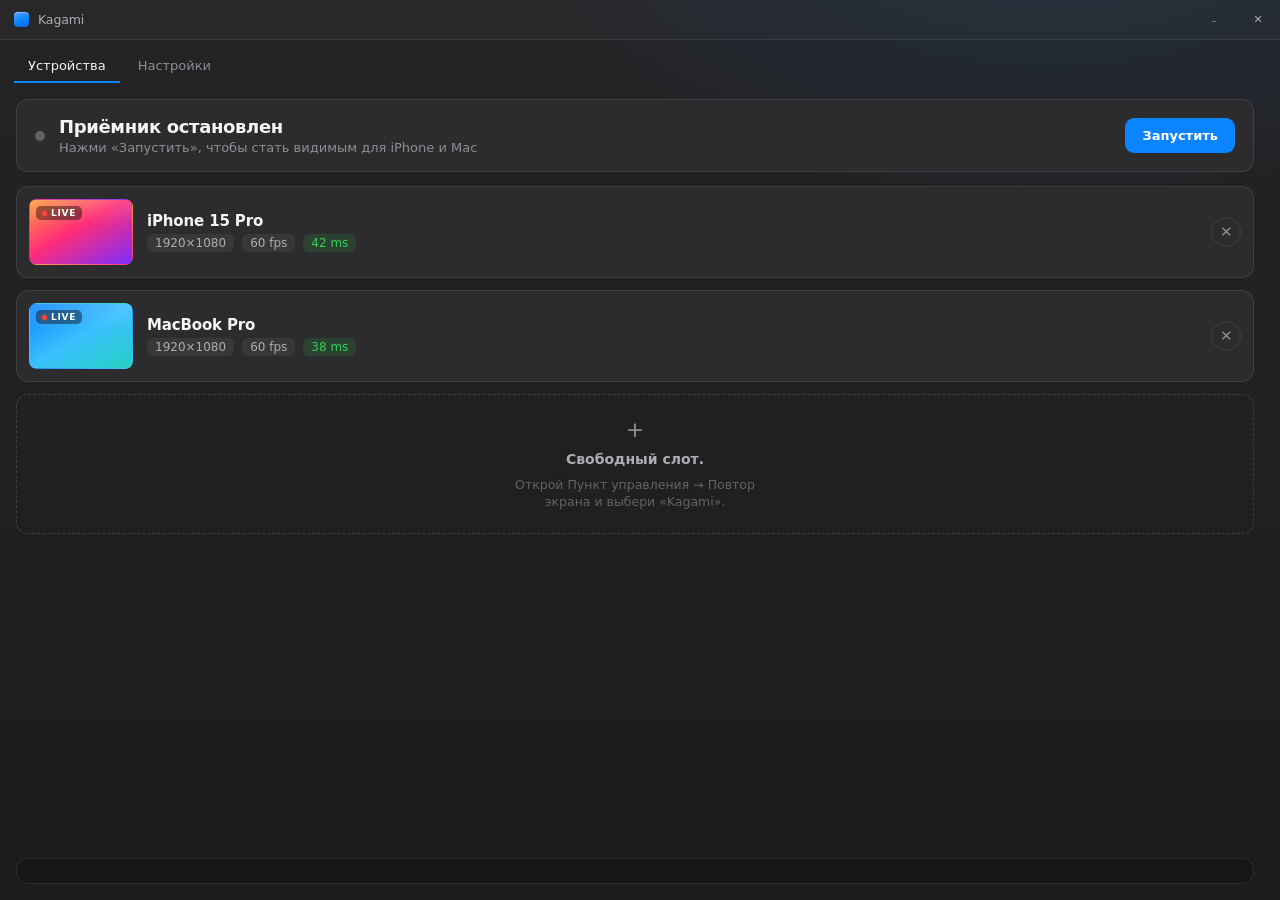
==== desktop/src/index.html @ 0f4f5e47 "feat(desktop): Tauri app — dark UI, tray flyout, icon, uxplay integration - desktop/: Tauri v2 + Rus" ====
<!doctype html>
<html lang="ru">
  <head>
    <meta charset="UTF-8" />
    <meta name="viewport" content="width=device-width, initial-scale=1.0" />
    <title>Kagami</title>
    <link rel="stylesheet" href="styles.css" />
  </head>
  <body>
    <!-- titlebar (frameless, drag region) -->
    <div class="titlebar" data-tauri-drag-region>
      <span class="wtitle" data-tauri-drag-region><span class="wicon"></span>Kagami</span>
      <div class="wctrl">
        <button class="wc" id="min" aria-label="Свернуть">﹘</button>
        <button class="wc close" id="close" aria-label="Свернуть в трей">✕</button>
      </div>
    </div>

    <div class="tabs" role="tablist">
      <button role="tab" data-view="devices" aria-selected="true">Устройства</button>
      <button role="tab" data-view="settings" aria-selected="false">Настройки</button>
    </div>

    <div class="content">
      <!-- ===== DEVICES ===== -->
      <section class="view active" id="view-devices">
        <div class="hero">
          <span class="status-dot" id="statusDot"></span>
          <div class="h-txt">
            <h2 id="statusTitle">Приёмник остановлен</h2>
            <p class="sub" id="statusSub">Нажми «Запустить», чтобы стать видимым для iPhone и Mac</p>
          </div>
          <button class="btn primary" id="toggleReceiver">Запустить</button>
        </div>

        <div class="devices" id="deviceList">
          <div class="dev demo">
            <div class="thumb ios"><span class="live"><i></i>LIVE</span></div>
            <div class="meta">
              <h3>iPhone 15 Pro</h3>
              <div class="row"><span class="tag">1920×1080</span><span class="tag">60 fps</span><span class="tag good">42 ms</span></div>
            </div>
            <button class="disc" title="Отключить" aria-label="Отключить">✕</button>
          </div>
          <div class="dev demo">
            <div class="thumb mac"><span class="live"><i></i>LIVE</span></div>
            <div class="meta">
              <h3>MacBook Pro</h3>
              <div class="row"><span class="tag">1920×1080</span><span class="tag">60 fps</span><span class="tag good">38 ms</span></div>
            </div>
            <button class="disc" title="Отключить" aria-label="Отключить">✕</button>
          </div>
          <div class="empty">
            <span class="plus">+</span>
            <p id="emptyTitle">Свободный слот.</p>
            <p id="emptyText">Открой Пункт управления → Повтор экрана и выбери «Kagami».</p>
          </div>
        </div>

        <div class="footbar" id="footbar"></div>
      </section>

      <!-- ===== SETTINGS ===== -->
      <section class="view" id="view-settings">
        <div class="gl">Общие</div>
        <div class="rows">
          <div class="r">
            <div class="rl"><div class="rt">Запуск при входе</div><div class="rd">Kagami стартует свёрнутым в трей</div></div>
            <button class="sw" role="switch" aria-checked="true" aria-label="Запуск при входе"></button>
          </div>
          <div class="r">
            <div class="rl"><div class="rt">Сворачивать в трей</div><div class="rd">Крестик прячет окно, не закрывает приём</div></div>
            <button class="sw" role="switch" aria-checked="true" aria-label="Сворачивать в трей"></button>
          </div>
        </div>

        <div class="gl">Поток</div>
        <div class="rows">
          <div class="r">
            <div class="rl"><div class="rt">Разрешение</div><div class="rd">Потолок legacy-AirPlay — 1080p</div></div>
            <div class="segd" role="group" aria-label="Разрешение">
              <button aria-selected="true">Авто</button><button aria-selected="false">1080p</button>
              <button disabled>2K<span class="soon">СКОРО</span></button>
            </div>
          </div>
          <div class="r">
            <div class="rl"><div class="rt">Кадры</div></div>
            <div class="segd" role="group" aria-label="Частота кадров">
              <button aria-selected="false">30</button><button aria-selected="true">60</button>
            </div>
          </div>
          <div class="r">
            <div class="rl"><div class="rt">Режим низкой задержки</div><div class="rd">Без вертикальной синхронизации</div></div>
            <button class="sw" role="switch" aria-checked="true" aria-label="Низкая задержка"></button>
          </div>
        </div>

        <div class="gl">Сеть</div>
        <div class="rows">
          <div class="r">
            <div class="rl"><div class="rt">Имя устройства</div><div class="rd">Так тебя увидят на iPhone и Mac</div></div>
            <div class="field"><input type="text" id="deviceName" value="Kagami" aria-label="Имя устройства"></div>
          </div>
          <div class="r">
            <div class="rl"><div class="rt">mDNS-рефлектор</div><div class="rd">Анонс в LAN в обход Bonjour</div></div>
            <button class="sw" role="switch" aria-checked="true" aria-label="mDNS-рефлектор"></button>
          </div>
          <div class="r">
            <div class="rl"><div class="rt">Пин-код подключения</div><div class="rd">Спрашивать код при новом устройстве</div></div>
            <button class="sw" role="switch" aria-checked="false" aria-label="Пин-код"></button>
          </div>
        </div>

        <div class="about">
          <div class="an">Kagami 0.1</div>
          <div class="av">Форк UxPlay 1.74 · GStreamer · D3D12</div>
          <div class="al">Бесплатно, GPLv3. Основано на UxPlay. © 2026</div>
        </div>
      </section>
    </div>

    <script type="module" src="main.js"></script>
  </body>
</html>
---- desktop/src/styles.css ----
:root{
  color-scheme: dark;
  --win:#1c1c1e; --win-2:#2c2c2e; --win-3:#3a3a3c;
  --hair:rgba(255,255,255,.09); --hair-strong:rgba(255,255,255,.14);
  --ink:#f5f5f7; --ink-2:#aeaeb2; --ink-3:#8e8e93; --ink-4:#636366;
  --blue:#0a84ff; --blue-soft:rgba(10,132,255,.16);
  --green:#30d158; --amber:#ff9f0a; --red:#ff453a;
  --font: -apple-system, BlinkMacSystemFont, "SF Pro Display", "SF Pro Text", "Segoe UI", system-ui, sans-serif;
}
*{box-sizing:border-box}
html,body{margin:0;height:100%}
body{
  font-family:var(--font); color:var(--ink); overflow:hidden;
  background:
    radial-gradient(900px 500px at 82% -10%, rgba(10,132,255,.10), transparent 60%),
    linear-gradient(180deg,#242426,var(--win));
  -webkit-font-smoothing:antialiased; user-select:none;
  display:flex; flex-direction:column; height:100vh;
}
:focus-visible{outline:2px solid var(--blue);outline-offset:2px;border-radius:4px}

/* ---- titlebar ---- */
.titlebar{display:flex;align-items:stretch;height:40px;flex:0 0 auto;
  background:rgba(255,255,255,.02);border-bottom:1px solid var(--hair)}
.wtitle{display:flex;align-items:center;gap:9px;padding:0 14px;flex:1;
  font-size:12.5px;font-weight:500;color:var(--ink-2);letter-spacing:-.01em}
.wicon{width:15px;height:15px;border-radius:4px;flex:0 0 auto;
  background:linear-gradient(155deg,#5ea0ff,#0a84ff 55%,#0060df);
  box-shadow:inset 0 1px 0 rgba(255,255,255,.4)}
.wctrl{display:flex}
.wc{width:44px;border:0;background:transparent;color:var(--ink-2);font-size:11px;
  cursor:pointer;display:grid;place-items:center;transition:background .12s,color .12s;
  font-family:var(--font)}
.wc:hover{background:rgba(255,255,255,.08)}
.wc.close:hover{background:#c42b1c;color:#fff}

/* ---- tabs ---- */
.tabs{display:flex;gap:4px;padding:10px 14px 0;flex:0 0 auto}
.tabs button{font:inherit;font-size:13px;font-weight:500;color:var(--ink-3);
  background:transparent;border:0;padding:8px 14px;border-radius:8px 8px 0 0;cursor:pointer;
  transition:.15s;border-bottom:2px solid transparent}
.tabs button[aria-selected="true"]{color:var(--ink);border-bottom-color:var(--blue)}

/* ---- content ---- */
.content{flex:1;min-height:0;display:flex;flex-direction:column;overflow-y:auto;padding:16px;scrollbar-gutter:stable}
.content::-webkit-scrollbar{width:10px}
.content::-webkit-scrollbar-track{background:transparent}
.content::-webkit-scrollbar-thumb{background:rgba(255,255,255,.14);border-radius:8px;
  border:3px solid transparent;background-clip:content-box}
.content::-webkit-scrollbar-thumb:hover{background:rgba(255,255,255,.24);background-clip:content-box}
.view{display:none;flex-direction:column;gap:14px}
.view.active{display:flex;flex:1;min-height:0;animation:viewin .22s ease}
@keyframes viewin{from{opacity:0;transform:translateY(6px)}to{opacity:1;transform:none}}

/* ---- hero ---- */
.hero{padding:16px 18px;display:flex;align-items:center;gap:14px;
  background:var(--win-2);border:1px solid var(--hair);border-radius:12px}
.status-dot{width:10px;height:10px;border-radius:50%;flex:0 0 auto;background:var(--ink-4)}
.status-dot.on{background:var(--green);box-shadow:0 0 0 4px rgba(48,209,88,.16),0 0 12px rgba(48,209,88,.6)}
.hero .h-txt{flex:1;min-width:0}
.hero h2{font-size:18px;font-weight:600;letter-spacing:-.02em;margin:0 0 3px}
.hero .sub{font-size:13px;color:var(--ink-3);margin:0;font-variant-numeric:tabular-nums}
.hero .sub code{color:var(--blue);background:var(--blue-soft);padding:1px 7px;border-radius:6px;font-size:12px}
.btn{font:inherit;font-size:13px;font-weight:600;padding:9px 16px;border-radius:9px;cursor:pointer;
  border:1px solid transparent;transition:.15s;white-space:nowrap}
.btn.primary{background:var(--blue);color:#fff}
.btn.primary:hover{background:#0a78e6}
.btn.ghost{background:transparent;color:var(--red);border-color:rgba(255,69,58,.4)}
.btn.ghost:hover{background:rgba(255,69,58,.14)}

/* ---- devices ---- */
.devices{display:flex;flex-direction:column;gap:12px;flex:1;min-height:0}
.devices.stopped{justify-content:center}
.dev{display:flex;gap:14px;align-items:center;padding:12px;border-radius:12px;
  background:var(--win-2);border:1px solid var(--hair);transition:.18s}
.dev:hover{border-color:var(--hair-strong);background:#333336}
.thumb{width:104px;height:66px;border-radius:8px;flex:0 0 auto;position:relative;overflow:hidden;
  border:1px solid rgba(255,255,255,.08)}
.thumb.ios{background:linear-gradient(150deg,#ff9a3d,#ff2d78 45%,#7b2dff)}
.thumb.mac{background:linear-gradient(150deg,#0a84ff,#3ac0ff 50%,#25d0c0)}
.thumb::after{content:"";position:absolute;inset:0;background:linear-gradient(180deg,rgba(255,255,255,.14),transparent 40%)}
.live{position:absolute;top:6px;left:6px;z-index:2;display:flex;align-items:center;gap:4px;
  font-size:9px;font-weight:700;letter-spacing:.08em;color:#fff;background:rgba(0,0,0,.42);
  padding:2px 6px;border-radius:5px}
.live i{width:5px;height:5px;border-radius:50%;background:var(--red);box-shadow:0 0 6px var(--red);
  animation:blink 1.6s ease-in-out infinite}
@keyframes blink{50%{opacity:.35}}
.dev .meta{flex:1;min-width:0}
.dev .meta h3{font-size:15px;font-weight:600;margin:0 0 4px;letter-spacing:-.01em}
.dev .meta .row{display:flex;gap:8px;flex-wrap:wrap;font-size:12px;color:var(--ink-3);font-variant-numeric:tabular-nums}
.tag{background:rgba(255,255,255,.06);padding:2px 8px;border-radius:6px;color:var(--ink-2)}
.tag.good{color:var(--green);background:rgba(48,209,88,.12)}
.disc{width:30px;height:30px;flex:0 0 auto;border-radius:50%;border:1px solid var(--hair);
  background:transparent;color:var(--ink-3);font-size:15px;cursor:pointer;display:grid;place-items:center;transition:.16s}
.disc:hover{background:rgba(255,69,58,.14);border-color:rgba(255,69,58,.4);color:var(--red)}
.empty{display:flex;flex-direction:column;align-items:center;justify-content:center;gap:6px;
  padding:22px;border-radius:12px;border:1.5px dashed var(--hair-strong);color:var(--ink-4);text-align:center}
.devices.stopped .empty{flex:1}
.empty .plus{font-size:22px;color:var(--ink-3);margin-bottom:2px}
.empty p{margin:0;font-size:12.5px;line-height:1.4;max-width:34ch}
.empty #emptyTitle{font-size:14px;font-weight:600;color:var(--ink-2)}
.empty #emptyText{color:var(--ink-4)}

.footbar{display:flex;align-items:center;gap:14px;padding:12px 16px;border-radius:12px;
  background:rgba(0,0,0,.18);border:1px solid var(--hair);
  font-size:12px;color:var(--ink-3);font-variant-numeric:tabular-nums;flex-wrap:wrap}
.footbar b{color:var(--ink);font-weight:600}
.footbar .dot{color:var(--ink-4)}

/* ---- settings ---- */
.gl{font-size:11px;font-weight:600;letter-spacing:.06em;text-transform:uppercase;color:var(--ink-4);margin:6px 0 8px}
.rows{background:var(--win-2);border:1px solid var(--hair);border-radius:11px;overflow:hidden}
.r{display:flex;align-items:center;gap:12px;padding:12px 14px;border-bottom:1px solid var(--hair)}
.r:last-child{border-bottom:0}
.r .rl{flex:1;min-width:0}
.r .rt{font-size:13.5px;font-weight:500}
.r .rd{font-size:11.5px;color:var(--ink-4);margin-top:2px;line-height:1.35}
.sw{width:42px;height:26px;border-radius:20px;background:var(--win-3);position:relative;cursor:pointer;
  flex:0 0 auto;transition:background .2s;border:none;padding:0}
.sw::after{content:"";position:absolute;top:2px;left:2px;width:22px;height:22px;border-radius:50%;
  background:#fff;transition:transform .2s cubic-bezier(.4,1.3,.6,1);box-shadow:0 1px 3px rgba(0,0,0,.4)}
.sw[aria-checked="true"]{background:var(--green)}
.sw[aria-checked="true"]::after{transform:translateX(16px)}
.segd{display:flex;background:var(--win-3);border-radius:8px;padding:2px;flex:0 0 auto}
.segd button{font:inherit;font-size:12px;font-weight:500;color:var(--ink-2);background:transparent;border:0;
  padding:5px 11px;border-radius:6px;cursor:pointer;transition:.15s;white-space:nowrap}
.segd button[aria-selected="true"]{background:#5a5a5e;color:#fff;box-shadow:0 1px 2px rgba(0,0,0,.3)}
.segd button:disabled{color:var(--ink-4);cursor:not-allowed}
.soon{font-size:8.5px;font-weight:700;letter-spacing:.05em;color:var(--amber);
  background:rgba(255,159,10,.14);padding:1px 4px;border-radius:4px;margin-left:5px;vertical-align:1px}
.field{display:flex;align-items:center;background:rgba(0,0,0,.22);border:1px solid var(--hair);
  border-radius:8px;padding:0;transition:border-color .15s,box-shadow .15s}
.field:focus-within{border-color:var(--blue);box-shadow:0 0 0 3px var(--blue-soft)}
.field input{background:transparent;border:0;color:var(--ink);font:inherit;font-size:13px;
  width:150px;text-align:left;outline:none;padding:8px 12px}
.field input::placeholder{color:var(--ink-4)}
.about{padding:14px 4px 4px;display:flex;flex-direction:column;gap:3px}
.about .an{font-size:14px;font-weight:600}
.about .av{font-size:12px;color:var(--ink-3);font-variant-numeric:tabular-nums}
.about .al{font-size:11.5px;color:var(--ink-4);margin-top:6px;line-height:1.5}

@media (prefers-reduced-motion: reduce){*{animation:none!important;transition:none!important}}
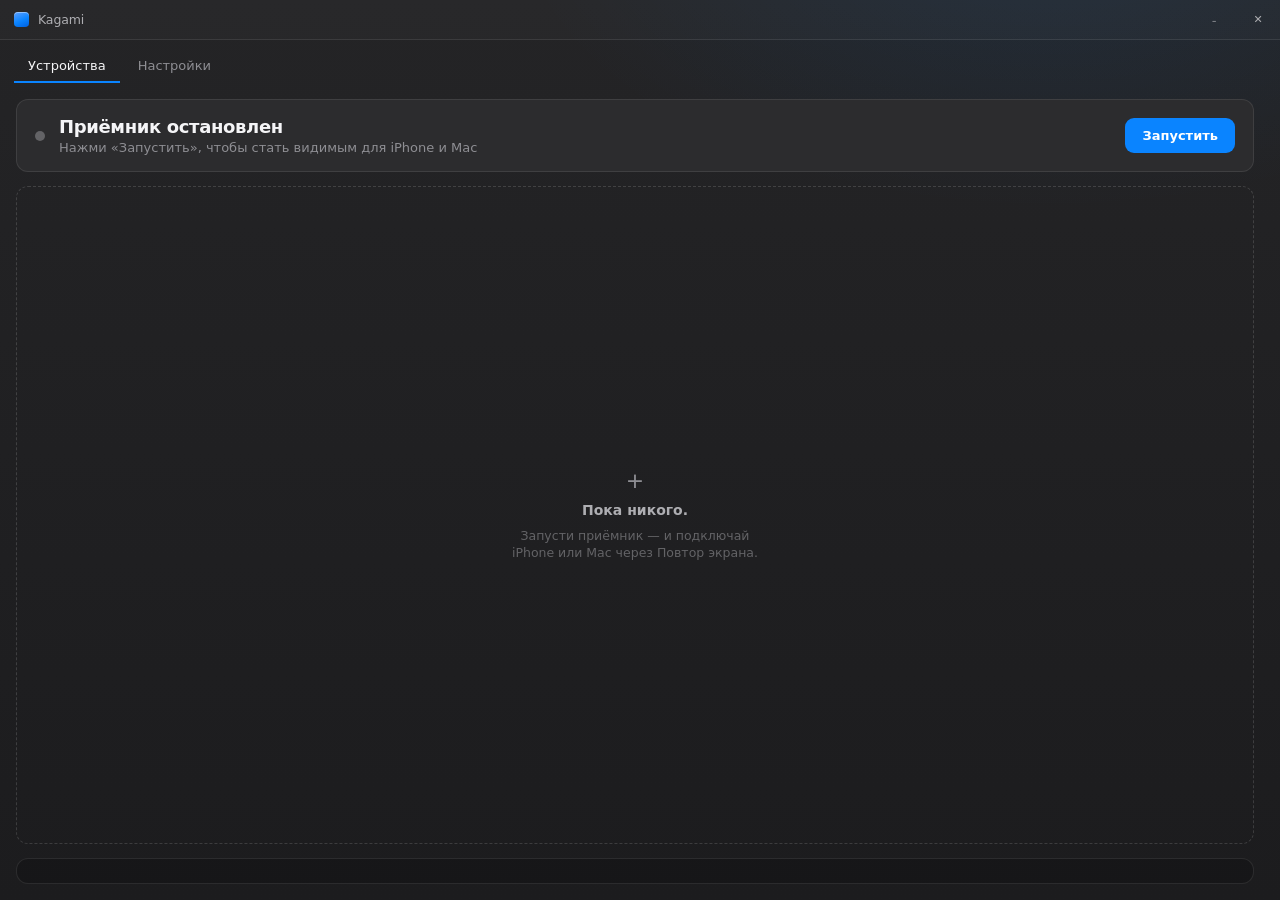
==== commit 2d23c7d3: "feat(desktop): live device list, multi-session, readiness status - parse uxplay output → per-slot de" ====
--- a/desktop/src/index.html
+++ b/desktop/src/index.html
@@ -33,27 +33,11 @@
           <button class="btn primary" id="toggleReceiver">Запустить</button>
         </div>
 
-        <div class="devices" id="deviceList">
-          <div class="dev demo">
-            <div class="thumb ios"><span class="live"><i></i>LIVE</span></div>
-            <div class="meta">
-              <h3>iPhone 15 Pro</h3>
-              <div class="row"><span class="tag">1920×1080</span><span class="tag">60 fps</span><span class="tag good">42 ms</span></div>
-            </div>
-            <button class="disc" title="Отключить" aria-label="Отключить">✕</button>
-          </div>
-          <div class="dev demo">
-            <div class="thumb mac"><span class="live"><i></i>LIVE</span></div>
-            <div class="meta">
-              <h3>MacBook Pro</h3>
-              <div class="row"><span class="tag">1920×1080</span><span class="tag">60 fps</span><span class="tag good">38 ms</span></div>
-            </div>
-            <button class="disc" title="Отключить" aria-label="Отключить">✕</button>
-          </div>
+        <div class="devices stopped" id="deviceList">
           <div class="empty">
             <span class="plus">+</span>
-            <p id="emptyTitle">Свободный слот.</p>
-            <p id="emptyText">Открой Пункт управления → Повтор экрана и выбери «Kagami».</p>
+            <p id="emptyTitle">Пока никого.</p>
+            <p id="emptyText">Запусти приёмник — и подключай iPhone или Mac через Повтор экрана.</p>
           </div>
         </div>
 
--- a/desktop/src/styles.css
+++ b/desktop/src/styles.css
@@ -42,21 +42,25 @@
 .tabs button[aria-selected="true"]{color:var(--ink);border-bottom-color:var(--blue)}
 
 /* ---- content ---- */
-.content{flex:1;min-height:0;display:flex;flex-direction:column;overflow-y:auto;padding:16px;scrollbar-gutter:stable}
+.content{flex:1;min-height:0;overflow-y:auto;padding:16px;scrollbar-gutter:stable}
 .content::-webkit-scrollbar{width:10px}
 .content::-webkit-scrollbar-track{background:transparent}
 .content::-webkit-scrollbar-thumb{background:rgba(255,255,255,.14);border-radius:8px;
   border:3px solid transparent;background-clip:content-box}
 .content::-webkit-scrollbar-thumb:hover{background:rgba(255,255,255,.24);background-clip:content-box}
 .view{display:none;flex-direction:column;gap:14px}
-.view.active{display:flex;flex:1;min-height:0;animation:viewin .22s ease}
+.view.active{display:flex;min-height:100%;animation:viewin .22s ease}
 @keyframes viewin{from{opacity:0;transform:translateY(6px)}to{opacity:1;transform:none}}
 
 /* ---- hero ---- */
 .hero{padding:16px 18px;display:flex;align-items:center;gap:14px;
   background:var(--win-2);border:1px solid var(--hair);border-radius:12px}
-.status-dot{width:10px;height:10px;border-radius:50%;flex:0 0 auto;background:var(--ink-4)}
+.status-dot{width:10px;height:10px;border-radius:50%;flex:0 0 auto;background:var(--ink-4);transition:background .2s}
 .status-dot.on{background:var(--green);box-shadow:0 0 0 4px rgba(48,209,88,.16),0 0 12px rgba(48,209,88,.6)}
+.status-dot.starting{background:var(--amber);box-shadow:0 0 0 4px rgba(255,159,10,.16),0 0 12px rgba(255,159,10,.6);
+  animation:pulse 1.1s ease-in-out infinite}
+.status-dot.err{background:var(--red);box-shadow:0 0 0 4px rgba(255,69,58,.16),0 0 12px rgba(255,69,58,.6)}
+@keyframes pulse{50%{opacity:.4}}
 .hero .h-txt{flex:1;min-width:0}
 .hero h2{font-size:18px;font-weight:600;letter-spacing:-.02em;margin:0 0 3px}
 .hero .sub{font-size:13px;color:var(--ink-3);margin:0;font-variant-numeric:tabular-nums}
